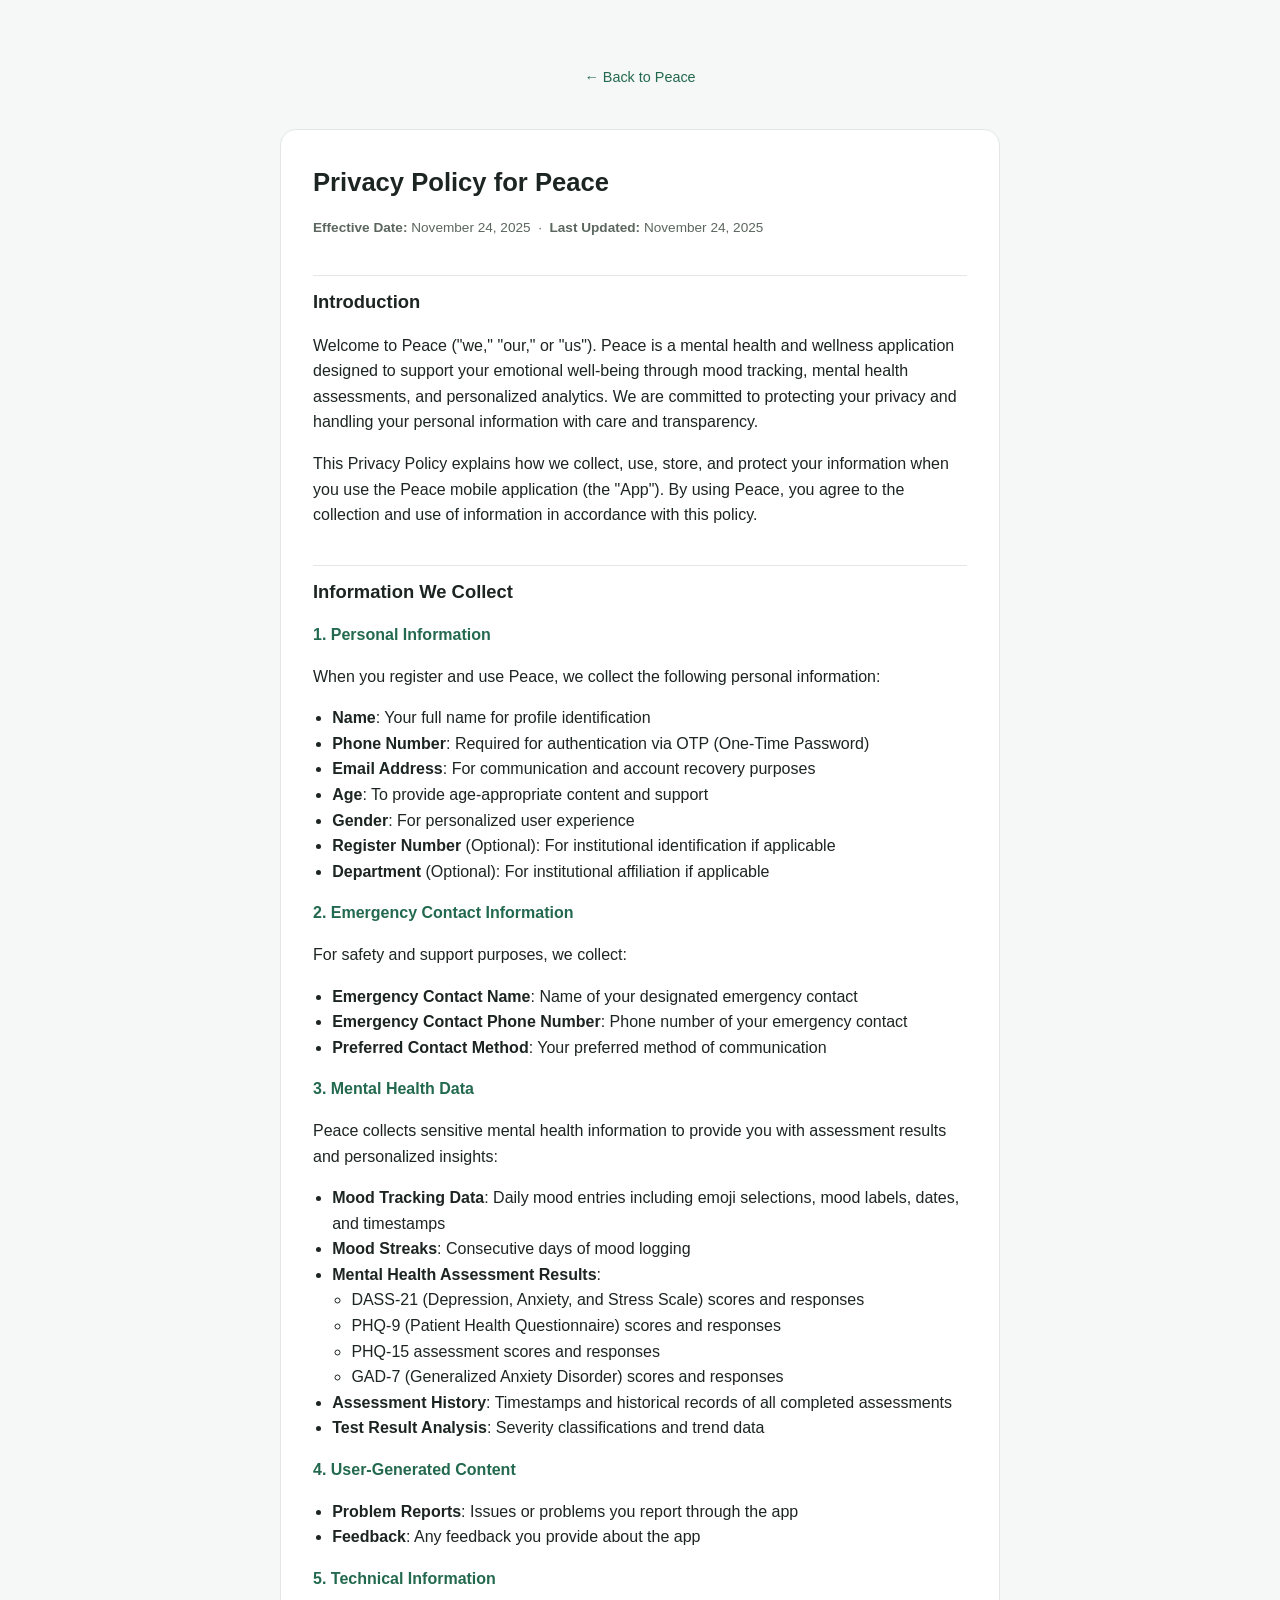
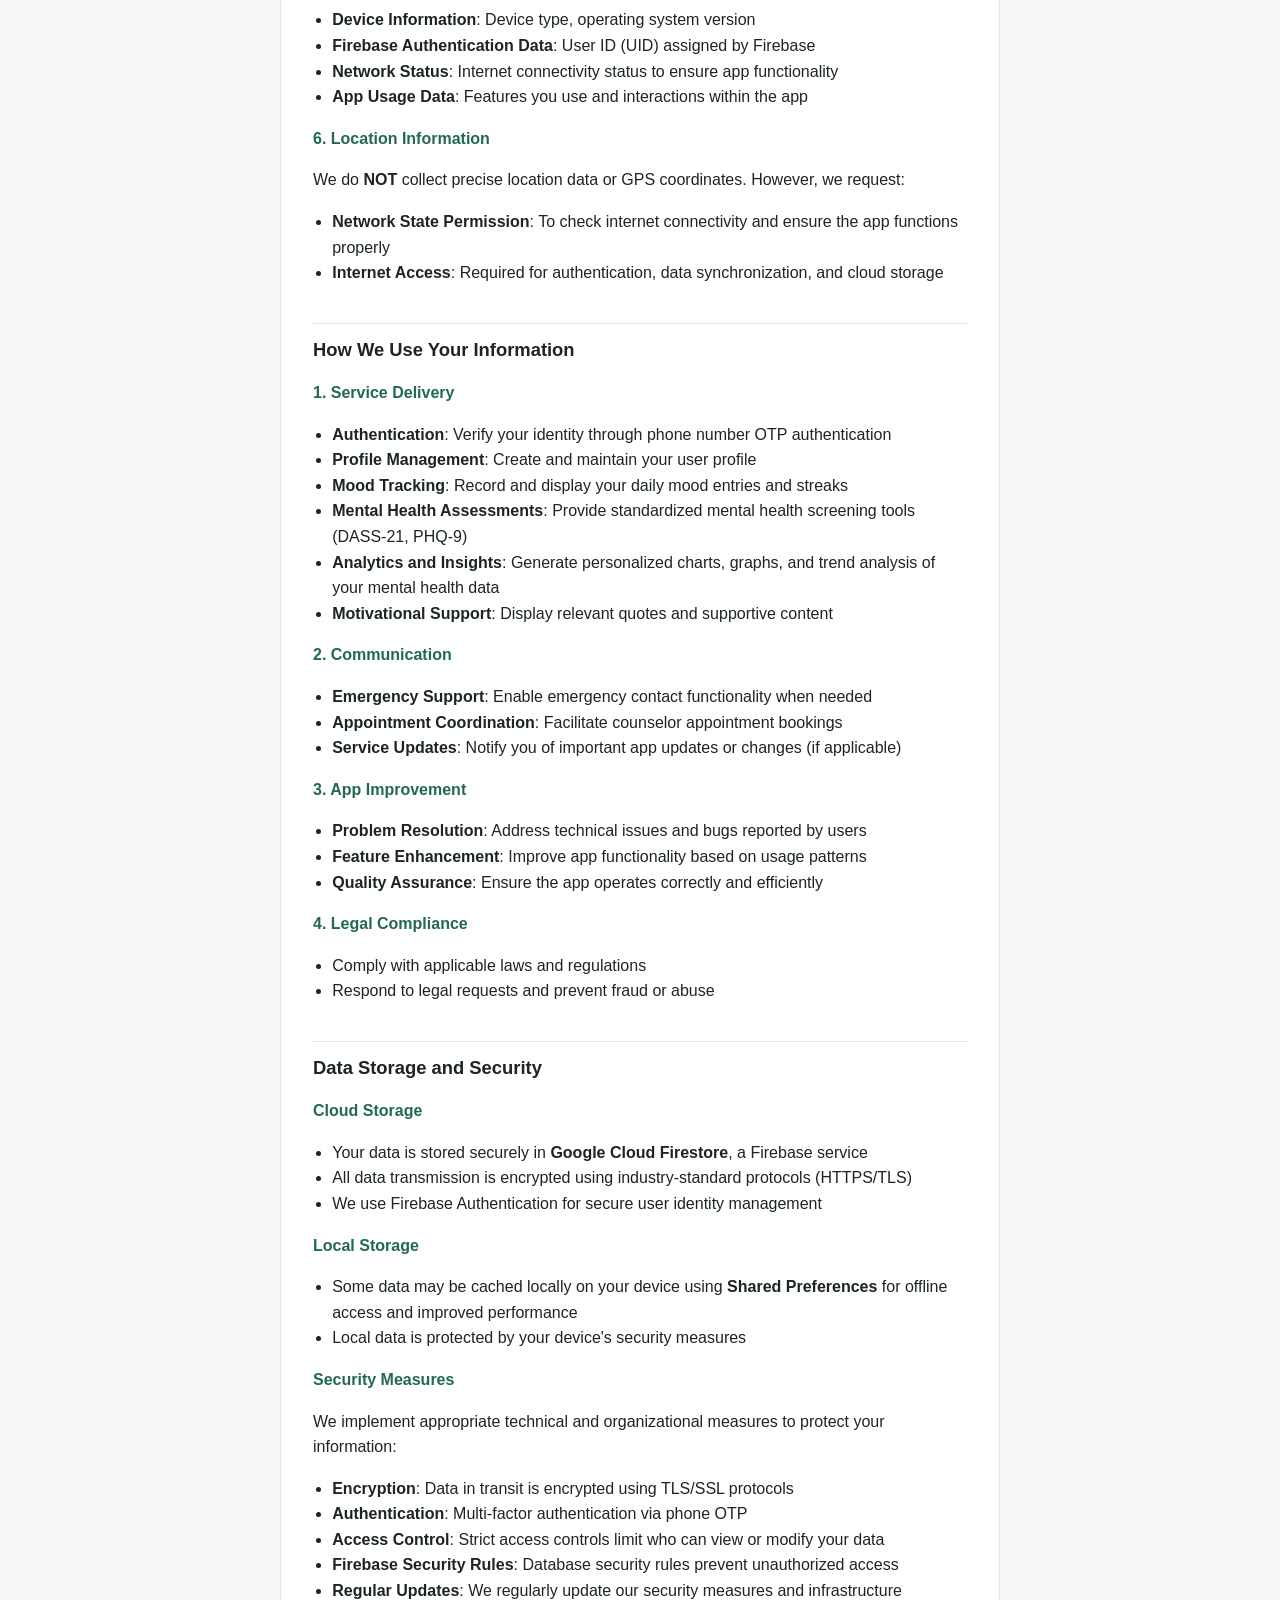
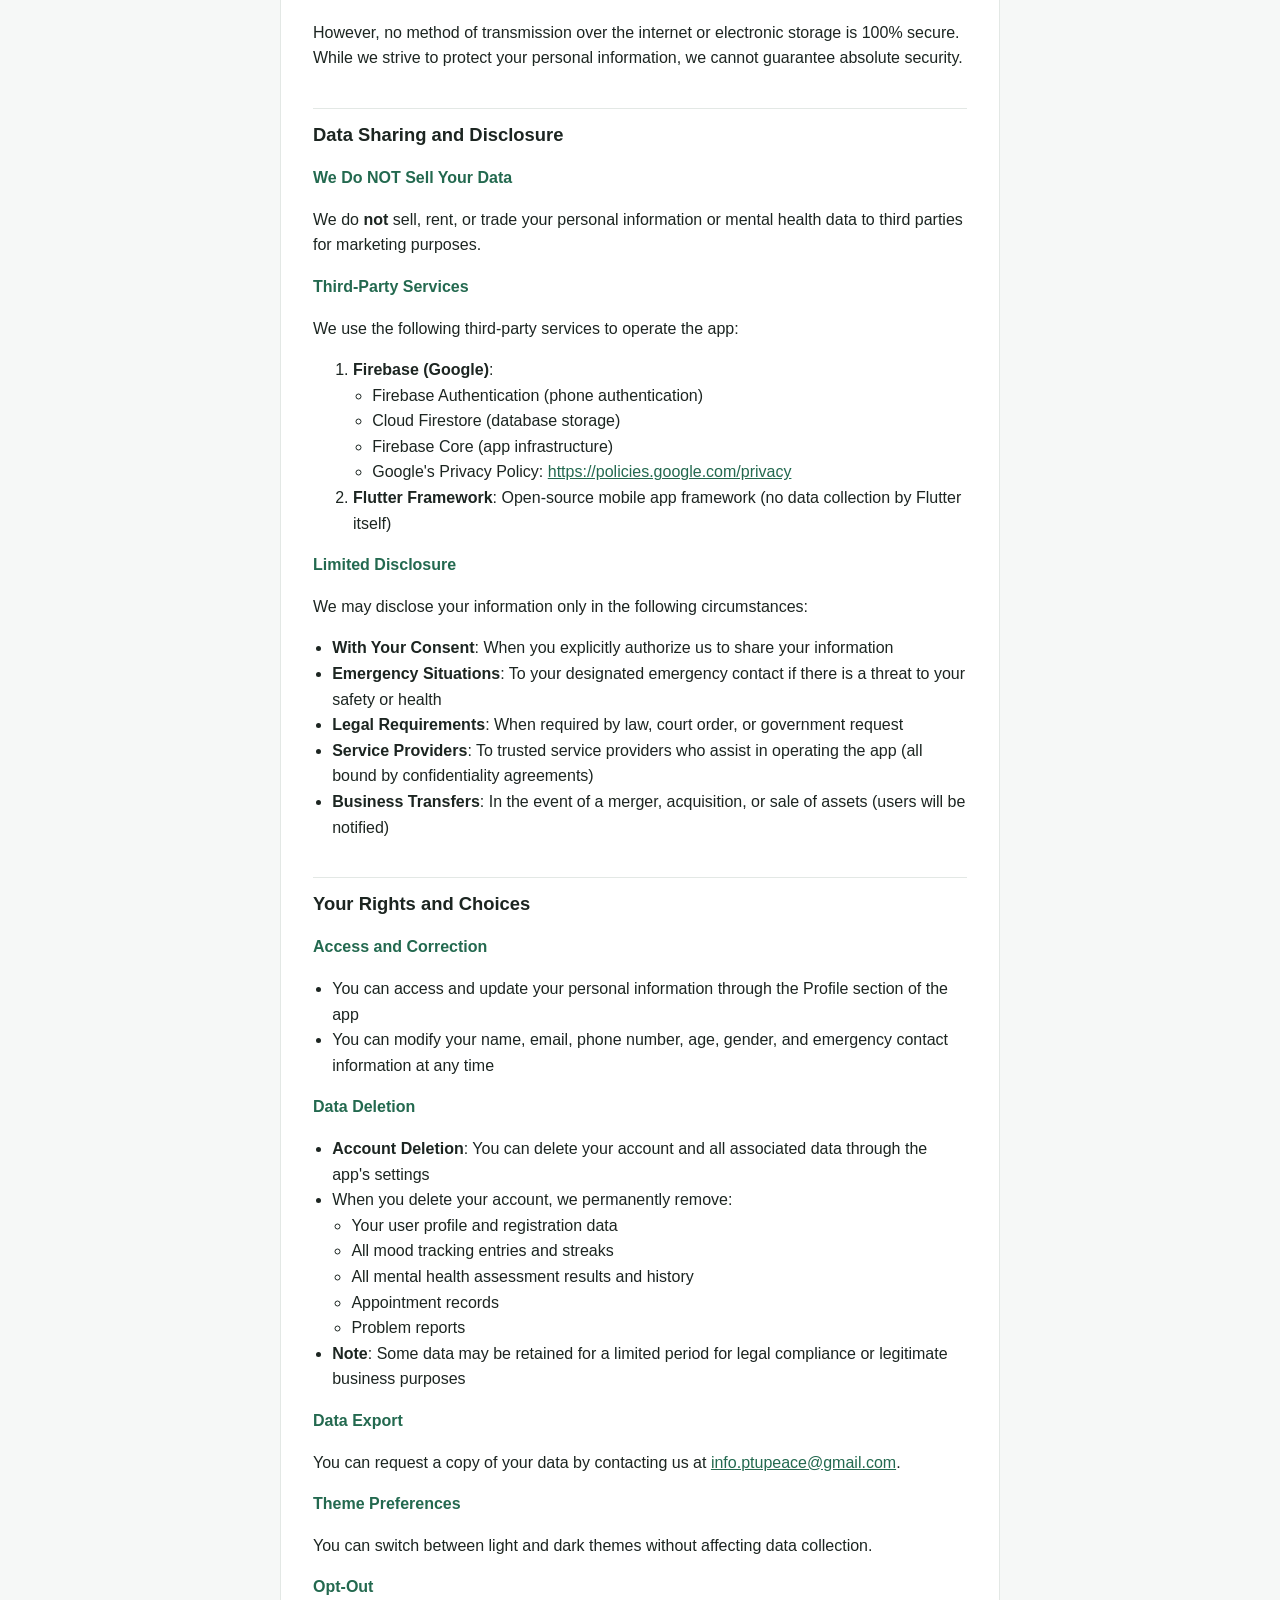
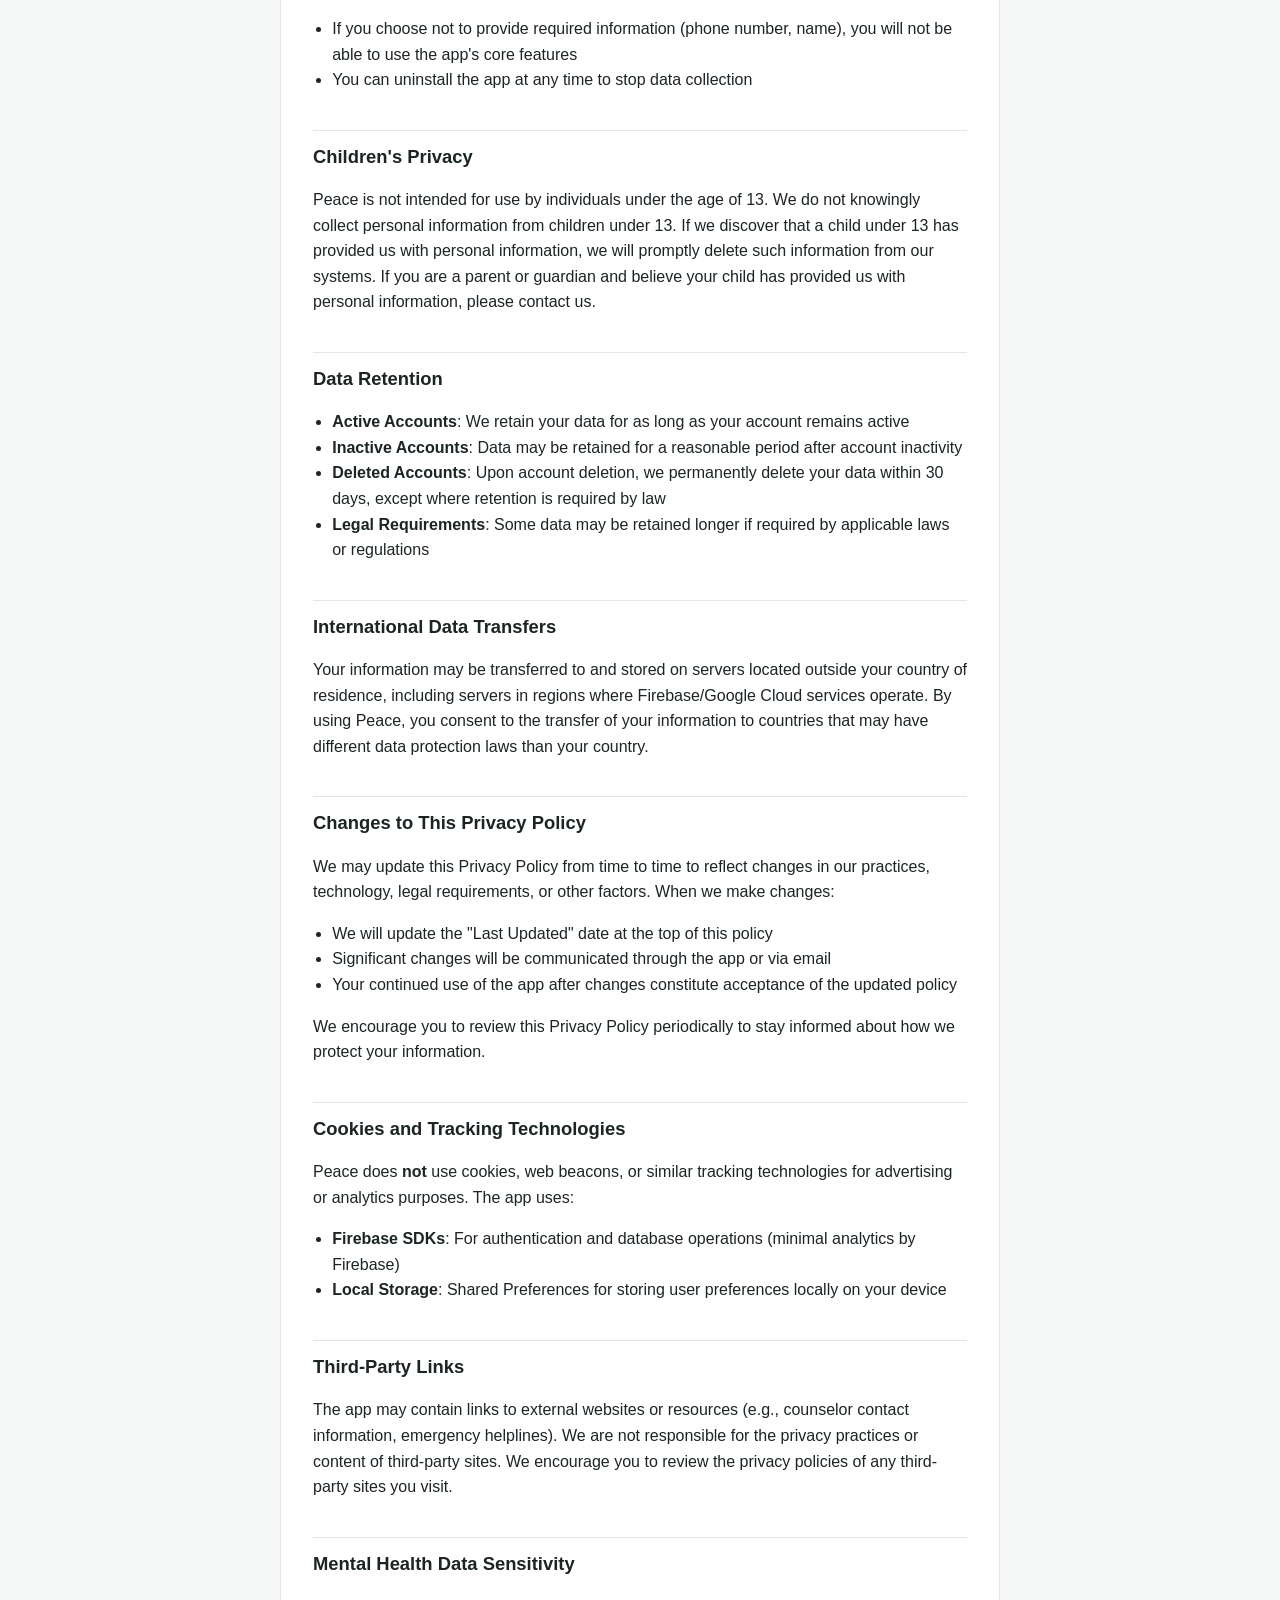
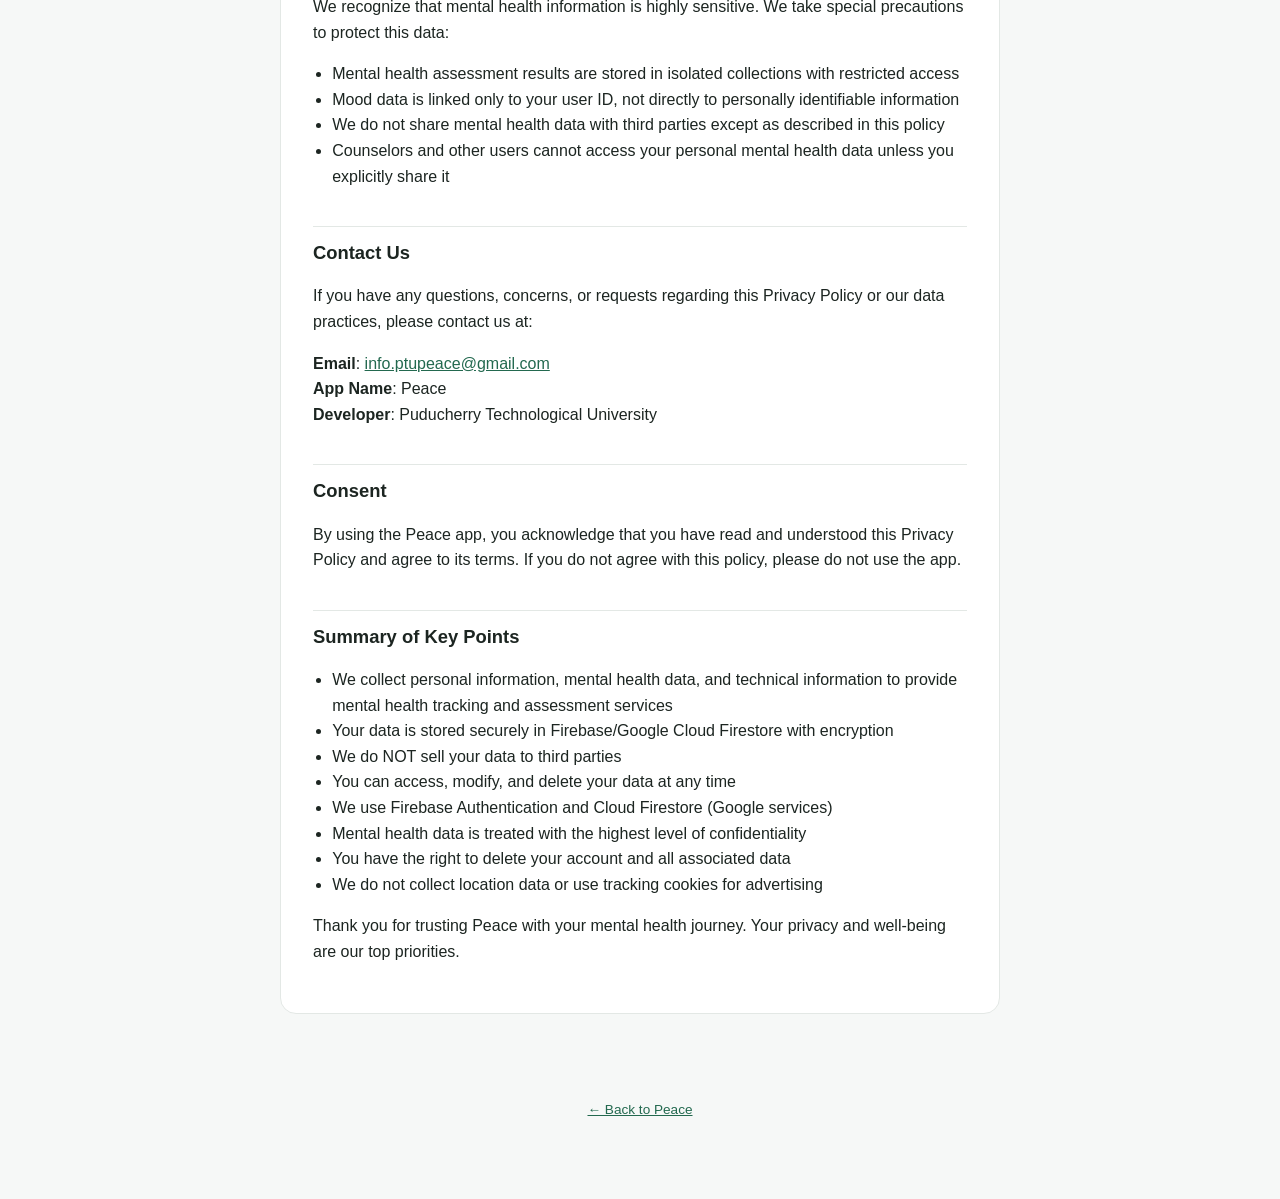
==== docs/privacy-policy.html @ d7995f1a "Initial commit: Peace mental health app Fresh git history after the previous .git directory was lost" ====
<!doctype html>
<html lang="en">
<head>
  <meta charset="utf-8" />
  <meta name="viewport" content="width=device-width, initial-scale=1, viewport-fit=cover" />
  <title>Privacy Policy — Peace</title>
  <link rel="icon" href="logo.png" />
  <link rel="stylesheet" href="style.css" />
</head>
<body>
  <div class="wrap">
    <header class="hero" style="padding-bottom:0">
      <a class="back-link" href="index.html">&larr; Back to Peace</a>
    </header>

    <div class="doc">
      <h1>Privacy Policy for Peace</h1>
      <p class="meta"><strong>Effective Date:</strong> November 24, 2025 &nbsp;&middot;&nbsp; <strong>Last Updated:</strong> November 24, 2025</p>

      <h2>Introduction</h2>
      <p>Welcome to Peace ("we," "our," or "us"). Peace is a mental health and wellness application designed to support your emotional well-being through mood tracking, mental health assessments, and personalized analytics. We are committed to protecting your privacy and handling your personal information with care and transparency.</p>
      <p>This Privacy Policy explains how we collect, use, store, and protect your information when you use the Peace mobile application (the "App"). By using Peace, you agree to the collection and use of information in accordance with this policy.</p>

      <h2>Information We Collect</h2>

      <h3>1. Personal Information</h3>
      <p>When you register and use Peace, we collect the following personal information:</p>
      <ul>
        <li><strong>Name</strong>: Your full name for profile identification</li>
        <li><strong>Phone Number</strong>: Required for authentication via OTP (One-Time Password)</li>
        <li><strong>Email Address</strong>: For communication and account recovery purposes</li>
        <li><strong>Age</strong>: To provide age-appropriate content and support</li>
        <li><strong>Gender</strong>: For personalized user experience</li>
        <li><strong>Register Number</strong> (Optional): For institutional identification if applicable</li>
        <li><strong>Department</strong> (Optional): For institutional affiliation if applicable</li>
      </ul>

      <h3>2. Emergency Contact Information</h3>
      <p>For safety and support purposes, we collect:</p>
      <ul>
        <li><strong>Emergency Contact Name</strong>: Name of your designated emergency contact</li>
        <li><strong>Emergency Contact Phone Number</strong>: Phone number of your emergency contact</li>
        <li><strong>Preferred Contact Method</strong>: Your preferred method of communication</li>
      </ul>

      <h3>3. Mental Health Data</h3>
      <p>Peace collects sensitive mental health information to provide you with assessment results and personalized insights:</p>
      <ul>
        <li><strong>Mood Tracking Data</strong>: Daily mood entries including emoji selections, mood labels, dates, and timestamps</li>
        <li><strong>Mood Streaks</strong>: Consecutive days of mood logging</li>
        <li><strong>Mental Health Assessment Results</strong>:
          <ul>
            <li>DASS-21 (Depression, Anxiety, and Stress Scale) scores and responses</li>
            <li>PHQ-9 (Patient Health Questionnaire) scores and responses</li>
            <li>PHQ-15 assessment scores and responses</li>
            <li>GAD-7 (Generalized Anxiety Disorder) scores and responses</li>
          </ul>
        </li>
        <li><strong>Assessment History</strong>: Timestamps and historical records of all completed assessments</li>
        <li><strong>Test Result Analysis</strong>: Severity classifications and trend data</li>
      </ul>

      <h3>4. User-Generated Content</h3>
      <ul>
        <li><strong>Problem Reports</strong>: Issues or problems you report through the app</li>
        <li><strong>Feedback</strong>: Any feedback you provide about the app</li>
      </ul>

      <h3>5. Technical Information</h3>
      <ul>
        <li><strong>Device Information</strong>: Device type, operating system version</li>
        <li><strong>Firebase Authentication Data</strong>: User ID (UID) assigned by Firebase</li>
        <li><strong>Network Status</strong>: Internet connectivity status to ensure app functionality</li>
        <li><strong>App Usage Data</strong>: Features you use and interactions within the app</li>
      </ul>

      <h3>6. Location Information</h3>
      <p>We do <strong>NOT</strong> collect precise location data or GPS coordinates. However, we request:</p>
      <ul>
        <li><strong>Network State Permission</strong>: To check internet connectivity and ensure the app functions properly</li>
        <li><strong>Internet Access</strong>: Required for authentication, data synchronization, and cloud storage</li>
      </ul>

      <h2>How We Use Your Information</h2>

      <h3>1. Service Delivery</h3>
      <ul>
        <li><strong>Authentication</strong>: Verify your identity through phone number OTP authentication</li>
        <li><strong>Profile Management</strong>: Create and maintain your user profile</li>
        <li><strong>Mood Tracking</strong>: Record and display your daily mood entries and streaks</li>
        <li><strong>Mental Health Assessments</strong>: Provide standardized mental health screening tools (DASS-21, PHQ-9)</li>
        <li><strong>Analytics and Insights</strong>: Generate personalized charts, graphs, and trend analysis of your mental health data</li>
        <li><strong>Motivational Support</strong>: Display relevant quotes and supportive content</li>
      </ul>

      <h3>2. Communication</h3>
      <ul>
        <li><strong>Emergency Support</strong>: Enable emergency contact functionality when needed</li>
        <li><strong>Appointment Coordination</strong>: Facilitate counselor appointment bookings</li>
        <li><strong>Service Updates</strong>: Notify you of important app updates or changes (if applicable)</li>
      </ul>

      <h3>3. App Improvement</h3>
      <ul>
        <li><strong>Problem Resolution</strong>: Address technical issues and bugs reported by users</li>
        <li><strong>Feature Enhancement</strong>: Improve app functionality based on usage patterns</li>
        <li><strong>Quality Assurance</strong>: Ensure the app operates correctly and efficiently</li>
      </ul>

      <h3>4. Legal Compliance</h3>
      <ul>
        <li>Comply with applicable laws and regulations</li>
        <li>Respond to legal requests and prevent fraud or abuse</li>
      </ul>

      <h2>Data Storage and Security</h2>

      <h3>Cloud Storage</h3>
      <ul>
        <li>Your data is stored securely in <strong>Google Cloud Firestore</strong>, a Firebase service</li>
        <li>All data transmission is encrypted using industry-standard protocols (HTTPS/TLS)</li>
        <li>We use Firebase Authentication for secure user identity management</li>
      </ul>

      <h3>Local Storage</h3>
      <ul>
        <li>Some data may be cached locally on your device using <strong>Shared Preferences</strong> for offline access and improved performance</li>
        <li>Local data is protected by your device's security measures</li>
      </ul>

      <h3>Security Measures</h3>
      <p>We implement appropriate technical and organizational measures to protect your information:</p>
      <ul>
        <li><strong>Encryption</strong>: Data in transit is encrypted using TLS/SSL protocols</li>
        <li><strong>Authentication</strong>: Multi-factor authentication via phone OTP</li>
        <li><strong>Access Control</strong>: Strict access controls limit who can view or modify your data</li>
        <li><strong>Firebase Security Rules</strong>: Database security rules prevent unauthorized access</li>
        <li><strong>Regular Updates</strong>: We regularly update our security measures and infrastructure</li>
      </ul>
      <p>However, no method of transmission over the internet or electronic storage is 100% secure. While we strive to protect your personal information, we cannot guarantee absolute security.</p>

      <h2>Data Sharing and Disclosure</h2>

      <h3>We Do NOT Sell Your Data</h3>
      <p>We do <strong>not</strong> sell, rent, or trade your personal information or mental health data to third parties for marketing purposes.</p>

      <h3>Third-Party Services</h3>
      <p>We use the following third-party services to operate the app:</p>
      <ol>
        <li>
          <strong>Firebase (Google)</strong>:
          <ul>
            <li>Firebase Authentication (phone authentication)</li>
            <li>Cloud Firestore (database storage)</li>
            <li>Firebase Core (app infrastructure)</li>
            <li>Google's Privacy Policy: <a href="https://policies.google.com/privacy">https://policies.google.com/privacy</a></li>
          </ul>
        </li>
        <li><strong>Flutter Framework</strong>: Open-source mobile app framework (no data collection by Flutter itself)</li>
      </ol>

      <h3>Limited Disclosure</h3>
      <p>We may disclose your information only in the following circumstances:</p>
      <ul>
        <li><strong>With Your Consent</strong>: When you explicitly authorize us to share your information</li>
        <li><strong>Emergency Situations</strong>: To your designated emergency contact if there is a threat to your safety or health</li>
        <li><strong>Legal Requirements</strong>: When required by law, court order, or government request</li>
        <li><strong>Service Providers</strong>: To trusted service providers who assist in operating the app (all bound by confidentiality agreements)</li>
        <li><strong>Business Transfers</strong>: In the event of a merger, acquisition, or sale of assets (users will be notified)</li>
      </ul>

      <h2>Your Rights and Choices</h2>

      <h3>Access and Correction</h3>
      <ul>
        <li>You can access and update your personal information through the Profile section of the app</li>
        <li>You can modify your name, email, phone number, age, gender, and emergency contact information at any time</li>
      </ul>

      <h3>Data Deletion</h3>
      <ul>
        <li><strong>Account Deletion</strong>: You can delete your account and all associated data through the app's settings</li>
        <li>When you delete your account, we permanently remove:
          <ul>
            <li>Your user profile and registration data</li>
            <li>All mood tracking entries and streaks</li>
            <li>All mental health assessment results and history</li>
            <li>Appointment records</li>
            <li>Problem reports</li>
          </ul>
        </li>
        <li><strong>Note</strong>: Some data may be retained for a limited period for legal compliance or legitimate business purposes</li>
      </ul>

      <h3>Data Export</h3>
      <p>You can request a copy of your data by contacting us at <a href="mailto:info.ptupeace@gmail.com">info.ptupeace@gmail.com</a>.</p>

      <h3>Theme Preferences</h3>
      <p>You can switch between light and dark themes without affecting data collection.</p>

      <h3>Opt-Out</h3>
      <ul>
        <li>If you choose not to provide required information (phone number, name), you will not be able to use the app's core features</li>
        <li>You can uninstall the app at any time to stop data collection</li>
      </ul>

      <h2>Children's Privacy</h2>
      <p>Peace is not intended for use by individuals under the age of 13. We do not knowingly collect personal information from children under 13. If we discover that a child under 13 has provided us with personal information, we will promptly delete such information from our systems. If you are a parent or guardian and believe your child has provided us with personal information, please contact us.</p>

      <h2>Data Retention</h2>
      <ul>
        <li><strong>Active Accounts</strong>: We retain your data for as long as your account remains active</li>
        <li><strong>Inactive Accounts</strong>: Data may be retained for a reasonable period after account inactivity</li>
        <li><strong>Deleted Accounts</strong>: Upon account deletion, we permanently delete your data within 30 days, except where retention is required by law</li>
        <li><strong>Legal Requirements</strong>: Some data may be retained longer if required by applicable laws or regulations</li>
      </ul>

      <h2>International Data Transfers</h2>
      <p>Your information may be transferred to and stored on servers located outside your country of residence, including servers in regions where Firebase/Google Cloud services operate. By using Peace, you consent to the transfer of your information to countries that may have different data protection laws than your country.</p>

      <h2>Changes to This Privacy Policy</h2>
      <p>We may update this Privacy Policy from time to time to reflect changes in our practices, technology, legal requirements, or other factors. When we make changes:</p>
      <ul>
        <li>We will update the "Last Updated" date at the top of this policy</li>
        <li>Significant changes will be communicated through the app or via email</li>
        <li>Your continued use of the app after changes constitute acceptance of the updated policy</li>
      </ul>
      <p>We encourage you to review this Privacy Policy periodically to stay informed about how we protect your information.</p>

      <h2>Cookies and Tracking Technologies</h2>
      <p>Peace does <strong>not</strong> use cookies, web beacons, or similar tracking technologies for advertising or analytics purposes. The app uses:</p>
      <ul>
        <li><strong>Firebase SDKs</strong>: For authentication and database operations (minimal analytics by Firebase)</li>
        <li><strong>Local Storage</strong>: Shared Preferences for storing user preferences locally on your device</li>
      </ul>

      <h2>Third-Party Links</h2>
      <p>The app may contain links to external websites or resources (e.g., counselor contact information, emergency helplines). We are not responsible for the privacy practices or content of third-party sites. We encourage you to review the privacy policies of any third-party sites you visit.</p>

      <h2>Mental Health Data Sensitivity</h2>
      <p>We recognize that mental health information is highly sensitive. We take special precautions to protect this data:</p>
      <ul>
        <li>Mental health assessment results are stored in isolated collections with restricted access</li>
        <li>Mood data is linked only to your user ID, not directly to personally identifiable information</li>
        <li>We do not share mental health data with third parties except as described in this policy</li>
        <li>Counselors and other users cannot access your personal mental health data unless you explicitly share it</li>
      </ul>

      <h2>Contact Us</h2>
      <p>If you have any questions, concerns, or requests regarding this Privacy Policy or our data practices, please contact us at:</p>
      <p>
        <strong>Email</strong>: <a href="mailto:info.ptupeace@gmail.com">info.ptupeace@gmail.com</a><br />
        <strong>App Name</strong>: Peace<br />
        <strong>Developer</strong>: Puducherry Technological University
      </p>

      <h2>Consent</h2>
      <p>By using the Peace app, you acknowledge that you have read and understood this Privacy Policy and agree to its terms. If you do not agree with this policy, please do not use the app.</p>

      <h2>Summary of Key Points</h2>
      <ul>
        <li>We collect personal information, mental health data, and technical information to provide mental health tracking and assessment services</li>
        <li>Your data is stored securely in Firebase/Google Cloud Firestore with encryption</li>
        <li>We do NOT sell your data to third parties</li>
        <li>You can access, modify, and delete your data at any time</li>
        <li>We use Firebase Authentication and Cloud Firestore (Google services)</li>
        <li>Mental health data is treated with the highest level of confidentiality</li>
        <li>You have the right to delete your account and all associated data</li>
        <li>We do not collect location data or use tracking cookies for advertising</li>
      </ul>

      <p>Thank you for trusting Peace with your mental health journey. Your privacy and well-being are our top priorities.</p>
    </div>

    <footer>
      <p><a href="index.html">&larr; Back to Peace</a></p>
    </footer>
  </div>
</body>
</html>
---- docs/style.css ----
:root {
  --bg: #f6f8f7;
  --surface: #ffffff;
  --text: #1c2521;
  --text-muted: #5b665f;
  --border: #e3e8e5;
  --brand: #2f8f6e;
  --brand-dark: #23694f;
  --brand-tint: #e7f4ee;
  color-scheme: light;
}

@media (prefers-color-scheme: dark) {
  :root {
    --bg: #10140f;
    --surface: #171d16;
    --text: #ecf1ec;
    --text-muted: #9db0a3;
    --border: #26302a;
    --brand: #4fbf94;
    --brand-dark: #7ad8b3;
    --brand-tint: #16241d;
  }
}

* {
  box-sizing: border-box;
}

body {
  margin: 0;
  background: var(--bg);
  color: var(--text);
  font-family: -apple-system, BlinkMacSystemFont, "Segoe UI", Roboto, Helvetica, Arial, sans-serif;
  line-height: 1.6;
}

.wrap {
  max-width: 760px;
  margin: 0 auto;
  padding: 0 20px;
}

header.hero {
  padding: 64px 0 40px;
  text-align: center;
}

.logo {
  width: 84px;
  height: 84px;
  border-radius: 22px;
  object-fit: cover;
  box-shadow: 0 10px 30px rgba(0, 0, 0, 0.12);
}

h1 {
  font-size: 2.1rem;
  margin: 20px 0 8px;
}

.tagline {
  color: var(--text-muted);
  font-size: 1.05rem;
  max-width: 480px;
  margin: 0 auto;
}

.cta-row {
  display: flex;
  gap: 12px;
  justify-content: center;
  flex-wrap: wrap;
  margin-top: 28px;
}

.btn {
  display: inline-flex;
  align-items: center;
  gap: 8px;
  padding: 13px 22px;
  border-radius: 12px;
  font-weight: 600;
  text-decoration: none;
  font-size: 0.95rem;
  border: 1px solid transparent;
}

.btn-primary {
  background: var(--brand);
  color: #ffffff;
}

.btn-secondary {
  background: var(--surface);
  color: var(--text);
  border-color: var(--border);
}

.note {
  margin-top: 14px;
  font-size: 0.85rem;
  color: var(--text-muted);
}

section {
  padding: 32px 0;
}

.card-grid {
  display: grid;
  grid-template-columns: repeat(auto-fit, minmax(200px, 1fr));
  gap: 14px;
  margin-top: 20px;
}

.card {
  background: var(--surface);
  border: 1px solid var(--border);
  border-radius: 14px;
  padding: 18px;
}

.card h3 {
  margin: 0 0 6px;
  font-size: 1rem;
}

.card p {
  margin: 0;
  color: var(--text-muted);
  font-size: 0.9rem;
}

footer {
  padding: 40px 0 64px;
  text-align: center;
  color: var(--text-muted);
  font-size: 0.85rem;
}

footer a {
  color: var(--brand-dark);
}

/* Privacy policy page */
.doc {
  background: var(--surface);
  border: 1px solid var(--border);
  border-radius: 16px;
  padding: 32px;
  margin: 32px 0;
}

.doc h1 {
  font-size: 1.6rem;
  margin-top: 0;
}

.doc h2 {
  font-size: 1.15rem;
  margin-top: 2em;
  padding-top: 0.6em;
  border-top: 1px solid var(--border);
}

.doc h3 {
  font-size: 1rem;
  color: var(--brand-dark);
}

.doc ul {
  padding-left: 1.2em;
}

.doc a {
  color: var(--brand-dark);
}

.back-link {
  display: inline-block;
  margin-bottom: 8px;
  color: var(--brand-dark);
  text-decoration: none;
  font-size: 0.9rem;
}

.meta {
  color: var(--text-muted);
  font-size: 0.85rem;
}
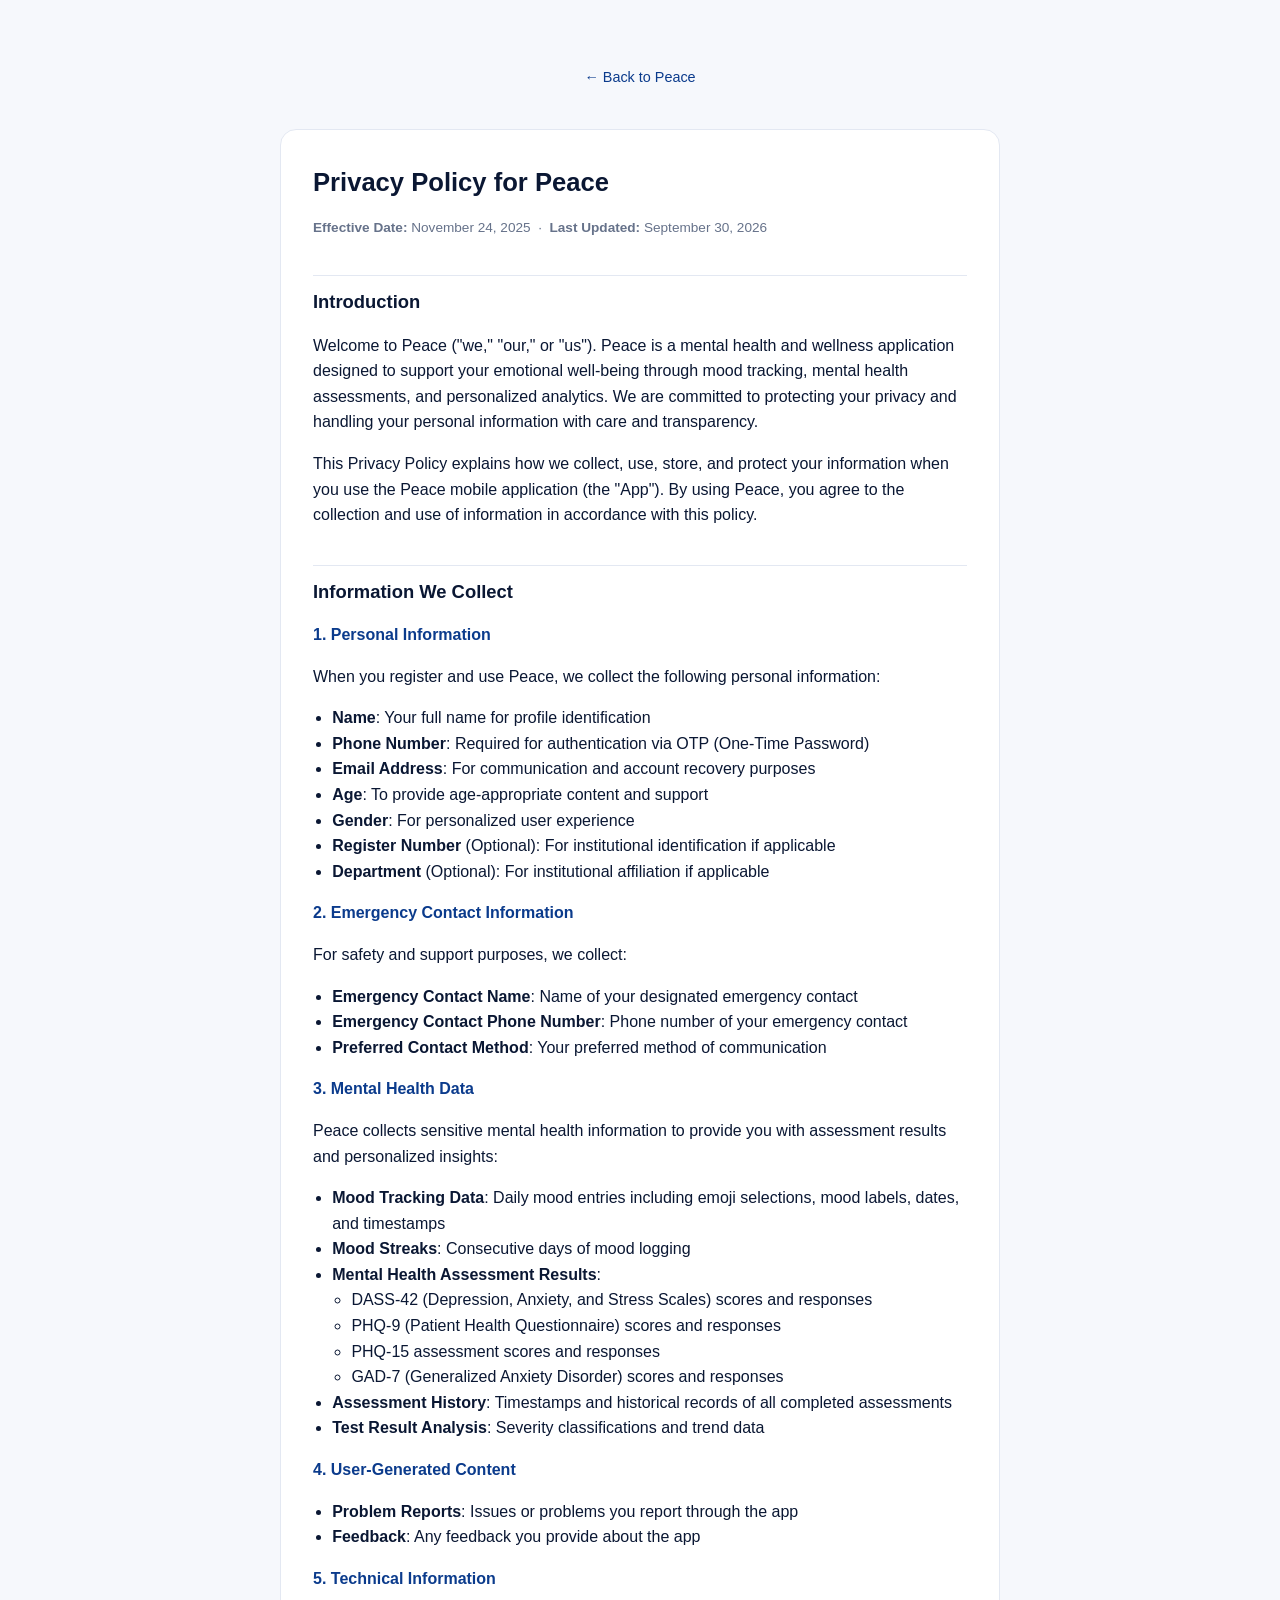
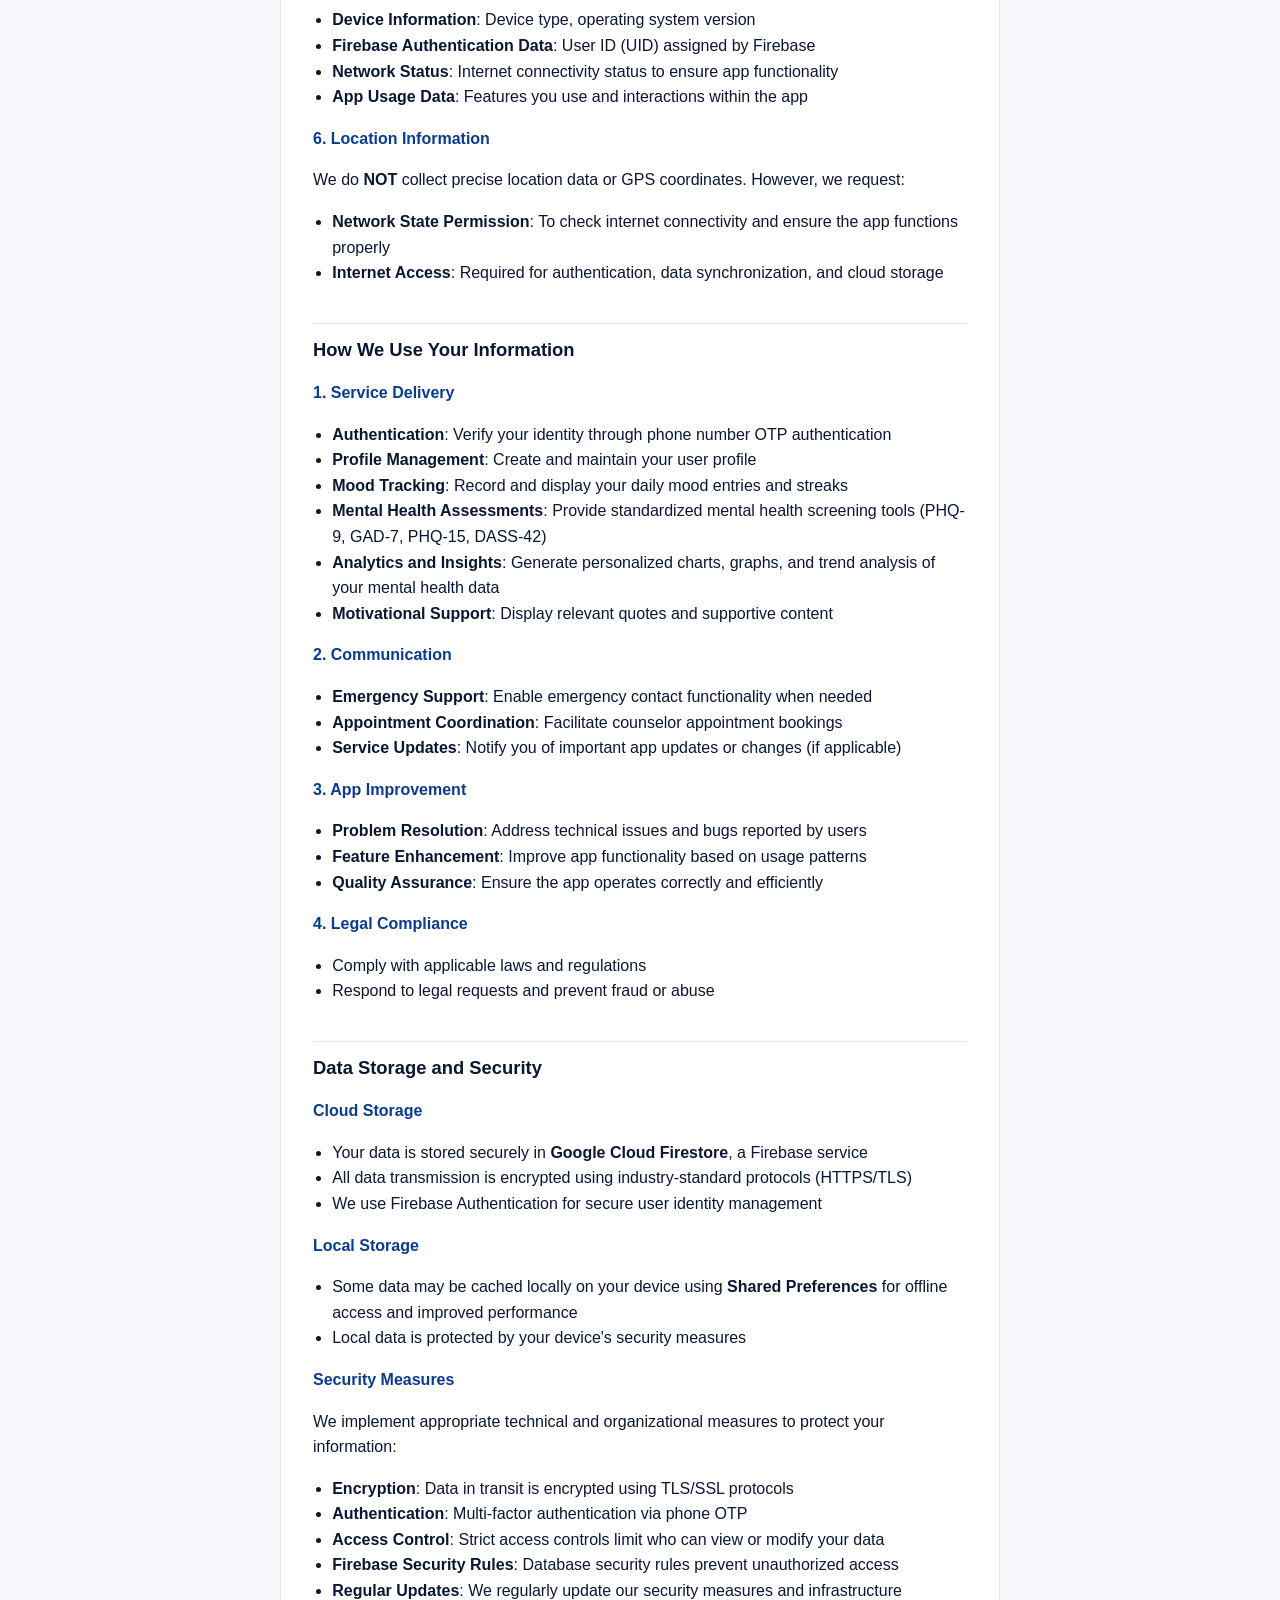
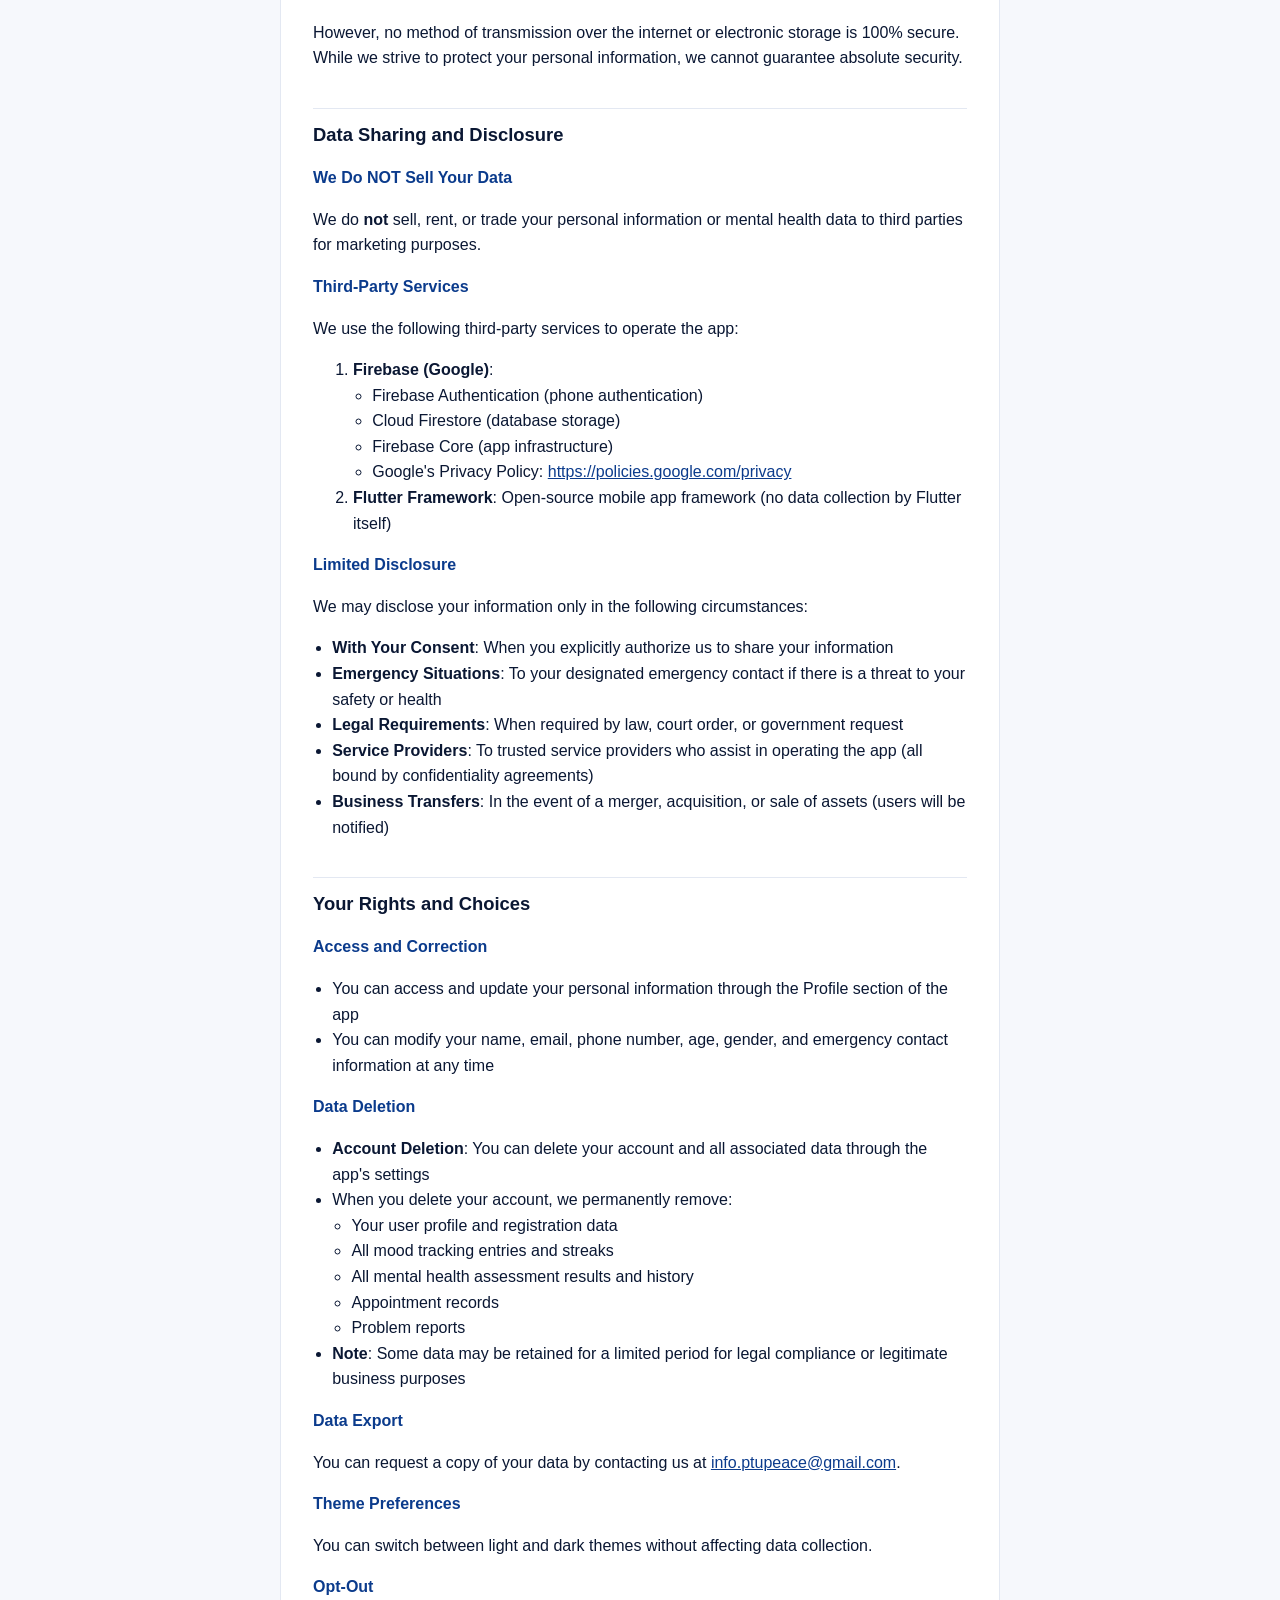
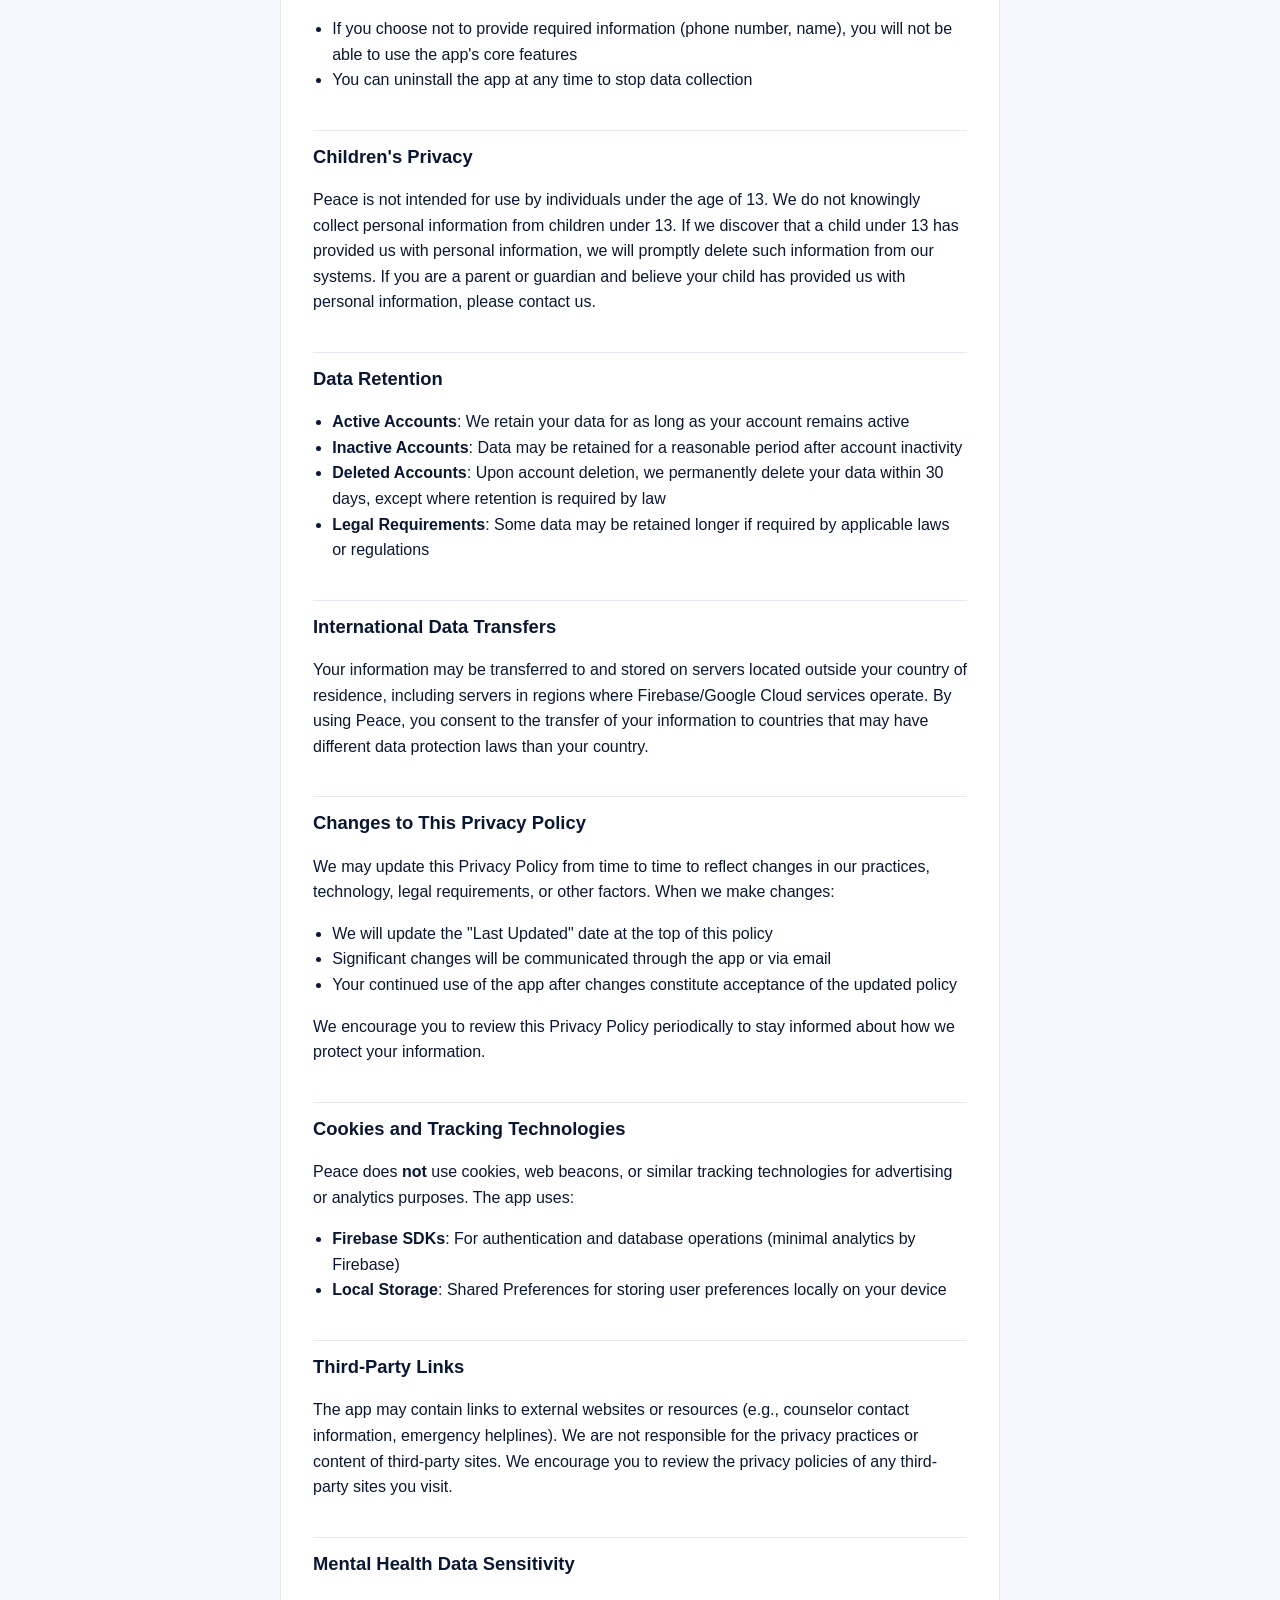
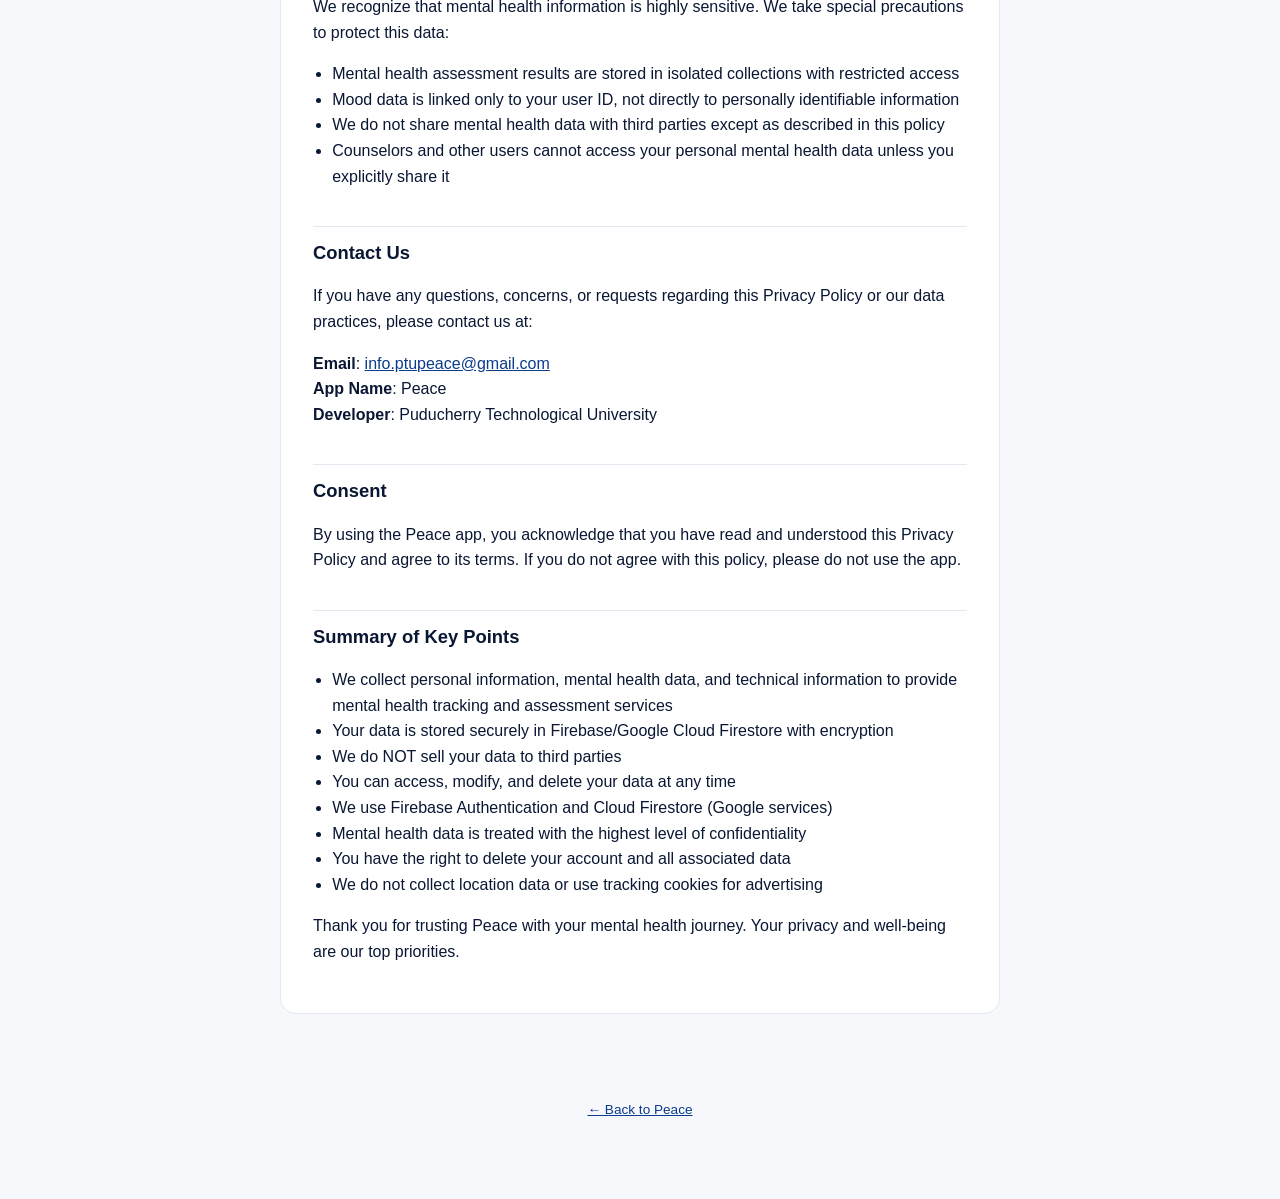
==== commit a4567780: "Add product site and brochure; delete all user data on account deletion - Product page with real app" ====
--- a/docs/privacy-policy.html
+++ b/docs/privacy-policy.html
@@ -15,7 +15,7 @@
 
     <div class="doc">
       <h1>Privacy Policy for Peace</h1>
-      <p class="meta"><strong>Effective Date:</strong> November 24, 2025 &nbsp;&middot;&nbsp; <strong>Last Updated:</strong> November 24, 2025</p>
+      <p class="meta"><strong>Effective Date:</strong> November 24, 2025 &nbsp;&middot;&nbsp; <strong>Last Updated:</strong> September 30, 2026</p>
 
       <h2>Introduction</h2>
       <p>Welcome to Peace ("we," "our," or "us"). Peace is a mental health and wellness application designed to support your emotional well-being through mood tracking, mental health assessments, and personalized analytics. We are committed to protecting your privacy and handling your personal information with care and transparency.</p>
@@ -50,7 +50,7 @@
         <li><strong>Mood Streaks</strong>: Consecutive days of mood logging</li>
         <li><strong>Mental Health Assessment Results</strong>:
           <ul>
-            <li>DASS-21 (Depression, Anxiety, and Stress Scale) scores and responses</li>
+            <li>DASS-42 (Depression, Anxiety, and Stress Scales) scores and responses</li>
             <li>PHQ-9 (Patient Health Questionnaire) scores and responses</li>
             <li>PHQ-15 assessment scores and responses</li>
             <li>GAD-7 (Generalized Anxiety Disorder) scores and responses</li>
@@ -88,7 +88,7 @@
         <li><strong>Authentication</strong>: Verify your identity through phone number OTP authentication</li>
         <li><strong>Profile Management</strong>: Create and maintain your user profile</li>
         <li><strong>Mood Tracking</strong>: Record and display your daily mood entries and streaks</li>
-        <li><strong>Mental Health Assessments</strong>: Provide standardized mental health screening tools (DASS-21, PHQ-9)</li>
+        <li><strong>Mental Health Assessments</strong>: Provide standardized mental health screening tools (PHQ-9, GAD-7, PHQ-15, DASS-42)</li>
         <li><strong>Analytics and Insights</strong>: Generate personalized charts, graphs, and trend analysis of your mental health data</li>
         <li><strong>Motivational Support</strong>: Display relevant quotes and supportive content</li>
       </ul>
--- a/docs/style.css
+++ b/docs/style.css
@@ -1,25 +1,26 @@
 :root {
-  --bg: #f6f8f7;
+  --bg: #F6F8FC;
   --surface: #ffffff;
-  --text: #1c2521;
-  --text-muted: #5b665f;
-  --border: #e3e8e5;
-  --brand: #2f8f6e;
-  --brand-dark: #23694f;
-  --brand-tint: #e7f4ee;
+  --text: #0A1733;
+  --text-muted: #66728A;
+  --border: #E3E8F2;
+  --brand: #1565C0;
+  --brand-dark: #0B3B8C;
+  --brand-tint: #E8F1FD;
   color-scheme: light;
 }
 
 @media (prefers-color-scheme: dark) {
   :root {
-    --bg: #10140f;
-    --surface: #171d16;
-    --text: #ecf1ec;
-    --text-muted: #9db0a3;
-    --border: #26302a;
-    --brand: #4fbf94;
-    --brand-dark: #7ad8b3;
-    --brand-tint: #16241d;
+    --bg: #070D1C;
+    --surface: #0F1830;
+    --text: #EAF0FB;
+    --text-muted: #8E9AB3;
+    --border: #1D2946;
+    --brand: #4A9BF0;
+    --brand-dark: #8CC2FA;
+    --brand-tint: #10213F;
+    color-scheme: dark;
   }
 }
 
